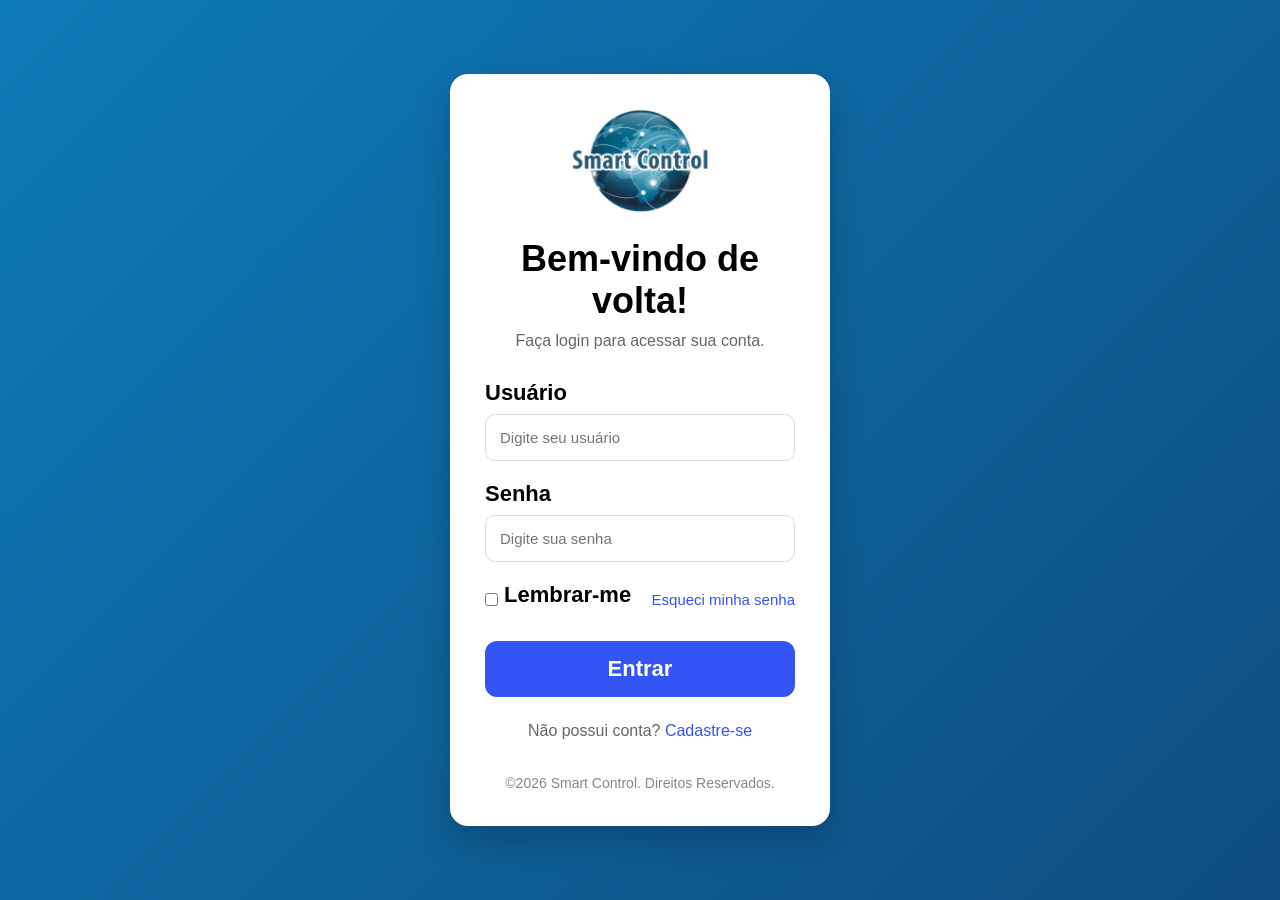
==== index.html @ f6acde50 "versao com CSS" ====
<!DOCTYPE html>
<html lang="pt-BR">
<head>
<meta charset="UTF-8">
<meta name="viewport" content="width=device-width, initial-scale=1.0">

<title>Smart Control</title>

<link rel="stylesheet" href="css/style.css">
<link rel="stylesheet" href="css/index.css">
</head>

<body>

<main class="login-card">

<img src="assets/imagens/LOGO.png" alt="Logo Smart Control" class="logo">

<h2>Bem-vindo de volta!</h2>

<p>Faça login para acessar sua conta.</p>

<form>

<label for="usuario">Usuário</label>

<input
type="email"
id="usuario"
placeholder="Digite seu usuário"
required>

<label for="senha">Senha</label>

<input
type="password"
id="senha"
placeholder="Digite sua senha"
required>

<div class="opcoes">

<div>
<input type="checkbox" id="lembrar">
<label for="lembrar">Lembrar-me</label>
</div>

<a href="#">Esqueci minha senha</a>

</div>

<button type="submit">
Entrar
</button>

<p class="cadastro">
Não possui conta?
<a href="cadastro.html">Cadastre-se</a>
</p>

</form>

<footer>
©2026 Smart Control. Direitos Reservados.
</footer>

</main>

</body>
</html>
---- css/style.css ----
*{
margin:0;
padding:0;
box-sizing:border-box;
font-family:Arial, Helvetica, sans-serif;
}

body{
min-height:100vh;
display:flex;
justify-content:center;
align-items:center;
background:linear-gradient(135deg,#0d7bb8,#0f4c81);
}

input{
width:100%;
padding:14px;
border:1px solid #dcdcdc;
border-radius:10px;
outline:none;
font-size:15px;
}

input:focus{
border:1px solid #3f5efb;
}

button{
width:100%;
padding:15px;
border:none;
border-radius:12px;
background:#3454f5;
color:white;
font-size:22px;
font-weight:bold;
cursor:pointer;
transition:.3s;
}

button:hover{
background:#2444dc;
}

a{
color:#3454f5;
text-decoration:none;
}

a:hover{
text-decoration:underline;
}
---- css/index.css ----
.login-card{

width:380px;
background:white;

padding:35px;

border-radius:18px;

box-shadow:0 15px 35px rgba(0,0,0,.20);

}

.logo{

width:140px;

display:block;

margin:0 auto 25px;

}

h2{

text-align:center;

font-size:36px;

margin-bottom:10px;

}

main p{

text-align:center;

color:#666;

margin-bottom:30px;

}

label{

display:block;

margin-bottom:8px;

font-size:22px;

font-weight:bold;

}

input{

margin-bottom:20px;

}

.opcoes{

display:flex;

justify-content:space-between;

align-items:center;

margin-bottom:25px;

font-size:15px;

}

.opcoes div{

display:flex;

align-items:center;

gap:6px;

}

.opcoes input{

width:auto;

margin:0;

}

.cadastro{

margin-top:25px;

text-align:center;

}

footer{

margin-top:35px;

text-align:center;

color:#888;

font-size:14px;

}
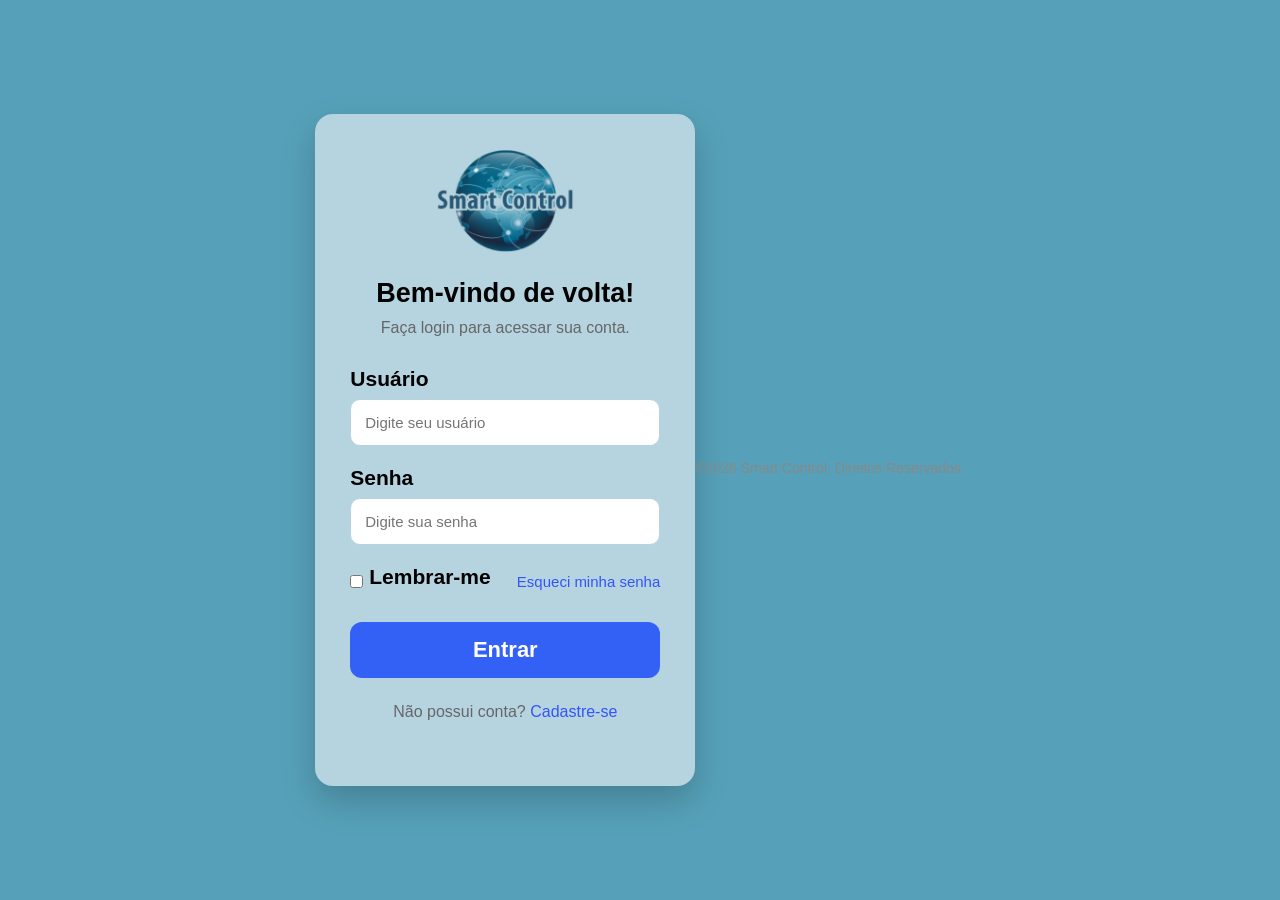
==== commit 03694b59: "incompleto" ====
--- a/index.html
+++ b/index.html
@@ -49,9 +49,7 @@
 
 </div>
 
-<button type="submit">
-Entrar
-</button>
+<a href="dashboard.html" class="btn">Entrar</a>
 
 <p class="cadastro">
 Não possui conta?
@@ -60,11 +58,13 @@
 
 </form>
 
+</main>
+
 <footer>
 ©2026 Smart Control. Direitos Reservados.
 </footer>
 
-</main>
+<script src="assets/js/main.js"></script>
 
 </body>
 </html>
--- a/css/style.css
+++ b/css/style.css
@@ -1,53 +1,72 @@
-*{
-margin:0;
-padding:0;
-box-sizing:border-box;
-font-family:Arial, Helvetica, sans-serif;
-}
-
-body{
-min-height:100vh;
-display:flex;
-justify-content:center;
-align-items:center;
-background:linear-gradient(135deg,#0d7bb8,#0f4c81);
-}
-
-input{
-width:100%;
-padding:14px;
-border:1px solid #dcdcdc;
-border-radius:10px;
-outline:none;
-font-size:15px;
-}
-
-input:focus{
-border:1px solid #3f5efb;
-}
-
-button{
-width:100%;
-padding:15px;
-border:none;
-border-radius:12px;
-background:#3454f5;
-color:white;
-font-size:22px;
-font-weight:bold;
-cursor:pointer;
-transition:.3s;
-}
-
-button:hover{
-background:#2444dc;
-}
-
-a{
-color:#3454f5;
-text-decoration:none;
-}
-
-a:hover{
-text-decoration:underline;
-}+* {
+    margin: 0;
+    padding: 0;
+    box-sizing: border-box;
+    font-family: Arial, Helvetica, sans-serif;
+    }
+    
+    body {
+    min-height: 100vh;
+    
+    display: flex;
+    
+    justify-content: center;
+    
+    align-items: center;
+    
+    background: linear-gradient(135deg, #56A1B9, #56A1B9);
+    }
+    
+    input {
+    width: 100%;
+    
+    padding: 14px;
+    
+    border: 1px solid #B6D4E0;
+    
+    border-radius: 10px;
+    
+    outline: none;
+    
+    font-size: 15px;
+    }
+    
+    input:focus {
+    border: 1px solid #3f5efb;
+    }
+    
+    button {
+    width: 100%;
+    
+    padding: 15px;
+    
+    border: none;
+    
+    border-radius: 12px;
+    
+    background: #3454f5;
+    
+    color: white;
+    
+    font-size: 22px;
+    
+    font-weight: bold;
+    
+    cursor: pointer;
+    
+    transition: .3s;
+    }
+    
+    button:hover {
+    background: #2444dc;
+    }
+    
+    a {
+    color: #3454f5;
+    
+    text-decoration: none;
+    }
+    
+    a:hover {
+    text-decoration: underline;
+    }
--- a/css/index.css
+++ b/css/index.css
@@ -1,112 +1,147 @@
-.login-card{
+.login-card {
 
-width:380px;
-background:white;
-
-padding:35px;
-
-border-radius:18px;
-
-box-shadow:0 15px 35px rgba(0,0,0,.20);
-
-}
-
-.logo{
-
-width:140px;
-
-display:block;
-
-margin:0 auto 25px;
-
-}
-
-h2{
-
-text-align:center;
-
-font-size:36px;
-
-margin-bottom:10px;
-
-}
-
-main p{
-
-text-align:center;
-
-color:#666;
-
-margin-bottom:30px;
-
-}
-
-label{
-
-display:block;
-
-margin-bottom:8px;
-
-font-size:22px;
-
-font-weight:bold;
-
-}
-
-input{
-
-margin-bottom:20px;
-
-}
-
-.opcoes{
-
-display:flex;
-
-justify-content:space-between;
-
-align-items:center;
-
-margin-bottom:25px;
-
-font-size:15px;
-
-}
-
-.opcoes div{
-
-display:flex;
-
-align-items:center;
-
-gap:6px;
-
-}
-
-.opcoes input{
-
-width:auto;
-
-margin:0;
-
-}
-
-.cadastro{
-
-margin-top:25px;
-
-text-align:center;
-
-}
-
-footer{
-
-margin-top:35px;
-
-text-align:center;
-
-color:#888;
-
-font-size:14px;
-
-}+    width: 380px;
+    
+    background: #B6D4E0;
+    
+    padding: 35px;
+    
+    border-radius: 18px;
+    
+    box-shadow: 0 15px 35px rgba(0,0,0,.20);
+    
+    }
+    
+    .logo {
+    
+    width: 140px;
+    
+    display: block;
+    
+    margin: 0 auto 25px;
+    
+    }
+    
+    h2 {
+    
+    text-align: center;
+    
+    font-size: 27px;
+    
+    margin-bottom: 10px;
+    
+    }
+    
+    main p {
+    
+    text-align: center;
+    
+    color: #666;
+    
+    margin-bottom: 30px;
+    
+    }
+    
+    label {
+    
+    display: block;
+    
+    margin-bottom: 8px;
+    
+    font-size: 21px;
+    
+    font-weight: bold;
+    
+    }
+    
+    input {
+    
+    margin-bottom: 20px;
+    
+    }
+    
+    .opcoes {
+    
+    display: flex;
+    
+    justify-content: space-between;
+    
+    align-items: center;
+    
+    margin-bottom: 25px;
+    
+    font-size: 15px;
+    
+    }
+    
+    .opcoes div {
+    
+    display: flex;
+    
+    align-items: center;
+    
+    gap: 6px;
+    
+    }
+    
+    .opcoes input {
+    
+    width: auto;
+    
+    margin: 0;
+    
+    }
+    
+    .cadastro {
+    
+    margin-top: 25px;
+    
+    text-align: center;
+    
+    }
+    
+    footer {
+    
+    margin-top: 35px;
+    
+    text-align: center;
+    
+    color: #888;
+    
+    font-size: 14px;
+    
+    }
+    
+    .btn {
+    
+    display: block;
+    
+    width: 100%;
+    
+    padding: 15px;
+    
+    background: #3461f5;
+    
+    color: white;
+    
+    text-align: center;
+    
+    text-decoration: none;
+    
+    border-radius: 12px;
+    
+    font-size: 22px;
+    
+    font-weight: bold;
+    
+    transition: .3s;
+    
+    }
+    
+    .btn:hover {
+    
+    background: #2444dc;
+    
+    text-decoration: none;
+    
+    }
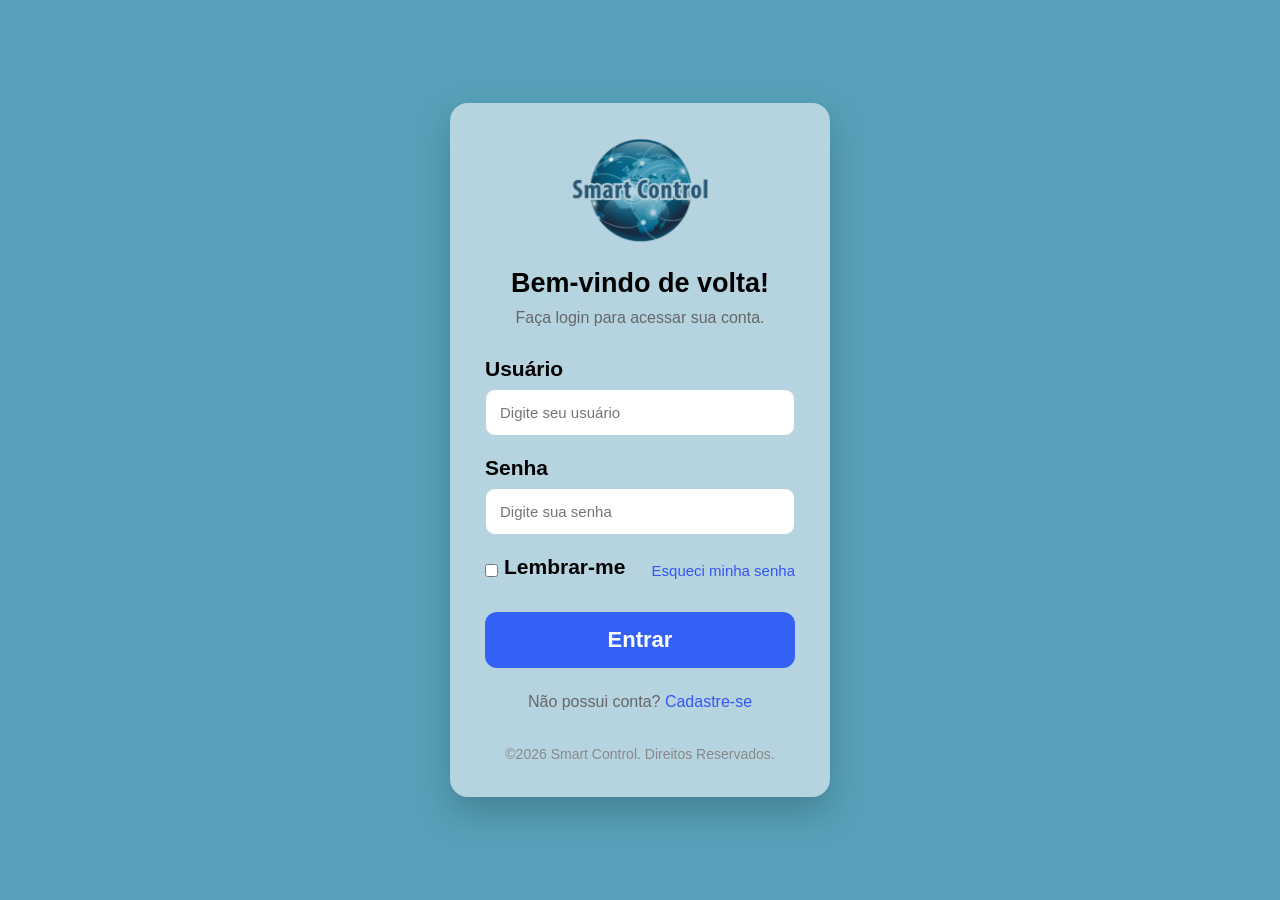
==== commit 75a05108: "com mensagem" ====
--- a/index.html
+++ b/index.html
@@ -58,11 +58,11 @@
 
 </form>
 
-</main>
-
 <footer>
 ©2026 Smart Control. Direitos Reservados.
 </footer>
+
+</main>
 
 <script src="assets/js/main.js"></script>
 
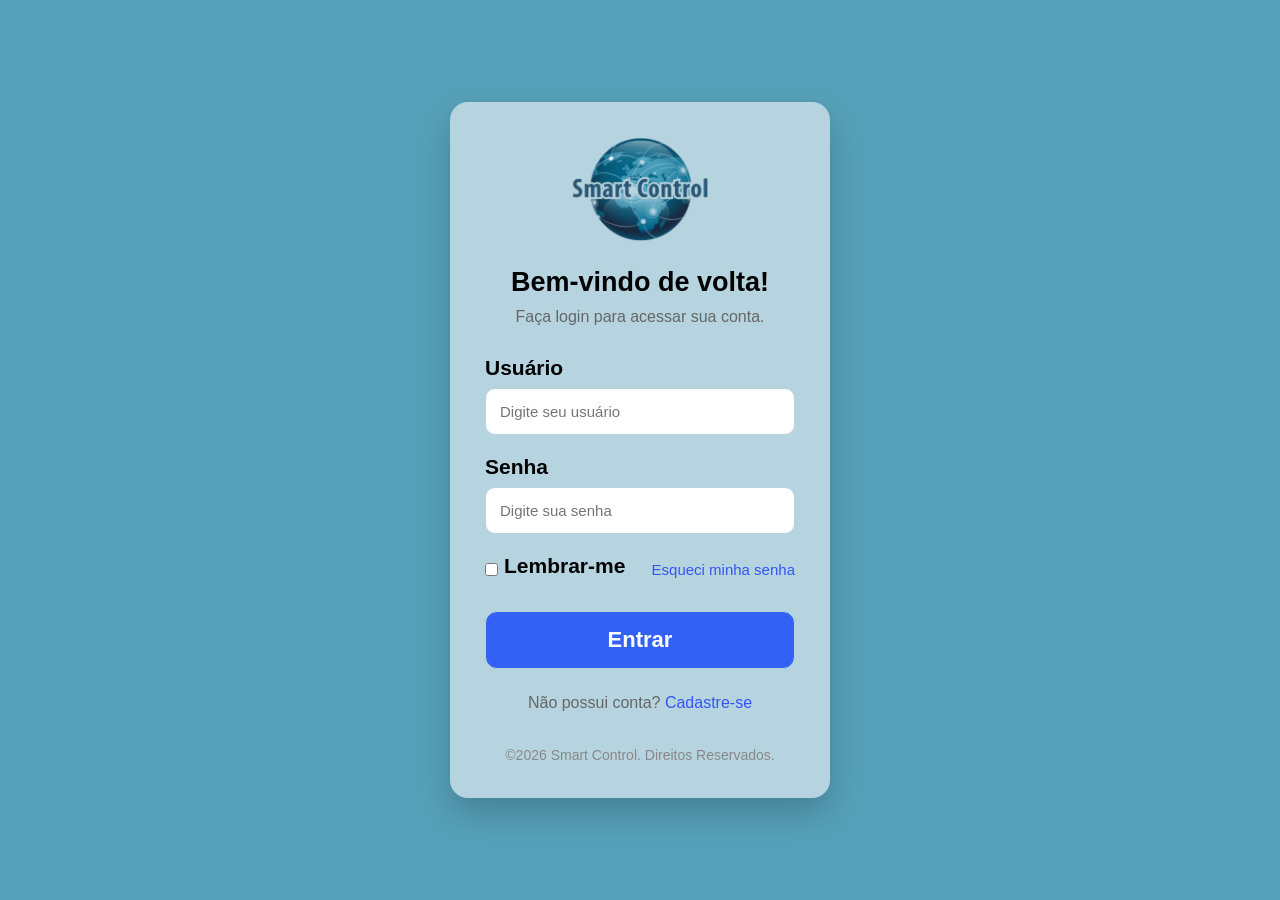
==== commit c6e76576: "com senha necss" ====
--- a/index.html
+++ b/index.html
@@ -20,7 +20,7 @@
 
 <p>Faça login para acessar sua conta.</p>
 
-<form>
+<form action="dashboard.html">
 
 <label for="usuario">Usuário</label>
 
@@ -45,11 +45,11 @@
 <label for="lembrar">Lembrar-me</label>
 </div>
 
-<a href="#">Esqueci minha senha</a>
+<a href="recuperação-de-senha.html">Esqueci minha senha</a>
 
 </div>
 
-<a href="dashboard.html" class="btn">Entrar</a>
+<input type="submit" class="btn" value="Entrar">
 
 <p class="cadastro">
 Não possui conta?
@@ -64,7 +64,5 @@
 
 </main>
 
-<script src="assets/js/main.js"></script>
-
 </body>
 </html>
